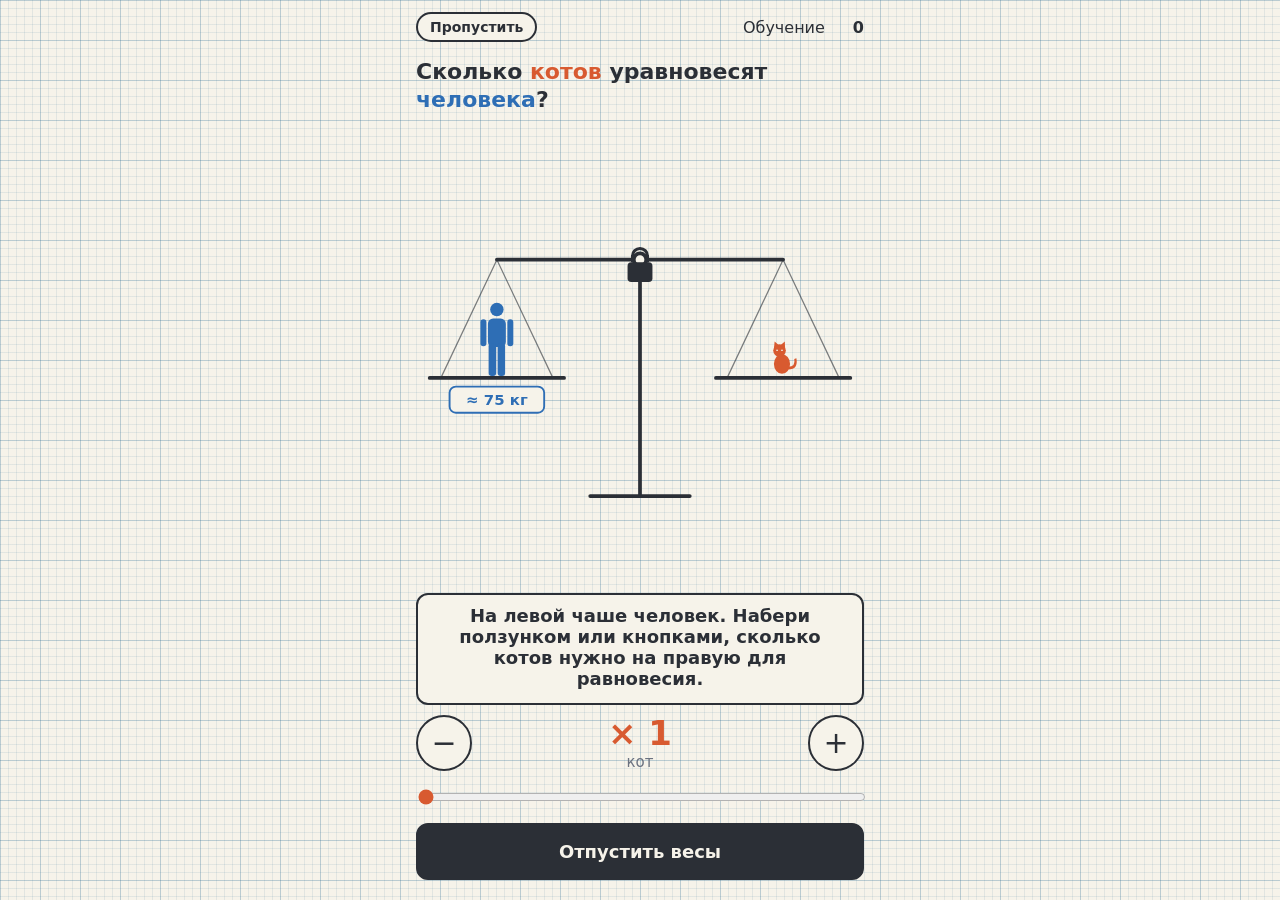
==== index.html @ 6734d0a9 "Реклама реже: в начале визита и после каждых 5 партий; переигровка раунда партии дня за видео Co-Aut" ====
<!doctype html>
<html lang="ru">
<head>
  <meta charset="utf-8">
  <meta name="viewport" content="width=device-width, initial-scale=1, viewport-fit=cover, user-scalable=no">
  <title>Глазомер — вес</title>
  <link rel="stylesheet" href="style.css">
</head>
<body>
  <main id="app">
    <header>
      <button id="exit" type="button">‹ Меню</button>
      <div class="meta"><span id="level"></span><span id="round">1 / 6</span><span id="total">0</span></div>
    </header>

    <h1 id="question"></h1>

    <svg id="stage" viewBox="0 0 360 270" aria-hidden="true">
      <path class="ink" d="M180 60V250M140 250H220"/>
      <g id="left-pan">
        <path class="rope" d="M0 0L-45 95M0 0L45 95"/>
        <path class="ink" d="M-54 95H54"/>
        <g id="ref" class="art ref" transform="translate(-30 33.5) scale(0.6)"></g>
        <g id="ref-tag" class="tag ref"><rect x="-38" y="102" width="76" height="21" rx="5"/><text y="117" text-anchor="middle"></text></g>
      </g>
      <g id="right-pan">
        <path class="rope" d="M0 0L-45 95M0 0L45 95"/>
        <path class="ink" d="M-54 95H54"/>
        <g id="pile" class="art guess"></g>
        <g id="unit-tag" class="tag true"><rect x="-38" y="102" width="76" height="21" rx="5"/><text y="117" text-anchor="middle"></text></g>
      </g>
      <path id="beam" class="ink" d="M65 60H295"/>
      <circle class="pivot" cx="180" cy="60" r="5"/>
      <g id="lock">
        <rect x="170" y="62" width="20" height="16" rx="3"/>
        <path d="M174 62V57a6 6 0 0 1 12 0v5"/>
      </g>
    </svg>

    <div id="result" class="plate">
      <p id="verdict"></p>
      <p id="fact"></p>
      <button id="swap" type="button" hidden>Переиграть раунд за видео</button>
    </div>

    <div id="controls">
      <div id="hints">
        <span id="hint-count"></span>
        <button id="hint-ad" type="button" hidden>+1 за видео</button>
        <button type="button" data-hint="weight">Вес</button>
        <button type="button" data-hint="range">Диапазон</button>
        <button type="button" data-hint="hall">Зал</button>
      </div>
      <div class="stepper">
        <button id="minus" type="button" aria-label="Меньше">−</button>
        <div id="count"></div>
        <button id="plus" type="button" aria-label="Больше">+</button>
      </div>
      <input id="slider" type="range" min="0" max="1000" step="1" aria-label="Количество">
    </div>

    <button id="main" type="button">Отпустить весы</button>
  </main>

  <section id="start" class="overlay">
    <div class="card">
      <div class="brand">Глазомер <span>· вес</span></div>
      <p class="lead">Сколько одного весит другое? Прикинь на глаз и отпусти весы.</p>
      <p id="streak"></p>
      <div id="levels"></div>
      <p id="level-note"></p>
      <div id="plays">
        <button id="play-daily" type="button"></button>
        <button id="play-free" type="button"></button>
      </div>
      <button id="open-album" type="button" class="ghost"></button>
    </div>
  </section>

  <section id="album" class="overlay" hidden>
    <div class="card">
      <div class="brand">Коллекция <span id="album-count"></span></div>
      <p id="album-next"></p>
      <div id="album-grid"></div>
      <button id="album-back" type="button">Назад</button>
    </div>
  </section>

  <section id="summary" class="overlay" hidden>
    <div class="card">
      <div class="brand">Глазомер <span>· вес</span></div>
      <div id="sum-total"></div>
      <p id="sum-meta"></p>
      <div id="sum-squares"></div>
      <ul id="sum-list"></ul>
      <div id="sum-new"></div>
      <button id="share" type="button" class="ghost">Скопировать результат</button>
      <button id="change" type="button" class="ghost">В меню</button>
      <button id="again" type="button">Свободная игра</button>
    </div>
  </section>

  <section id="leave" class="overlay" hidden>
    <div class="card">
      <p class="lead">Выйти в меню? Свободная партия не сохранится.</p>
      <button id="leave-stay" type="button">Остаться</button>
      <button id="leave-go" type="button" class="ghost">Выйти</button>
    </div>
  </section>

  <script src="platform.js"></script>
  <script src="data.js"></script>
  <script src="data2.js"></script>
  <script src="game.js"></script>
</body>
</html>
---- style.css ----
:root {
  --paper: #f6f3ea;
  --grid: rgba(46, 110, 150, 0.10);
  --grid-major: rgba(46, 110, 150, 0.22);
  --ink: #2b2f36;
  --ink-soft: #6b7280;
  --ref: #2e6eb5;
  --guess: #d85a30;
  --true: #1d8c66;
}

* { box-sizing: border-box; }
[hidden] { display: none !important; }

html, body {
  margin: 0;
  height: 100%;
  color: var(--ink);
  font-family: system-ui, -apple-system, "Segoe UI", Roboto, sans-serif;
  -webkit-tap-highlight-color: transparent;
  -webkit-touch-callout: none;
  -webkit-user-select: none;
  user-select: none;
  overflow: hidden;
  overscroll-behavior: none;
}

body {
  background-color: var(--paper);
  background-image:
    linear-gradient(var(--grid-major) 1px, transparent 1px),
    linear-gradient(90deg, var(--grid-major) 1px, transparent 1px),
    linear-gradient(var(--grid) 1px, transparent 1px),
    linear-gradient(90deg, var(--grid) 1px, transparent 1px);
  background-size: 40px 40px, 40px 40px, 8px 8px, 8px 8px;
}

#app {
  max-width: 480px;
  height: 100dvh;
  margin: 0 auto;
  padding: 12px 16px 20px;
  display: flex;
  flex-direction: column;
  gap: 10px;
}

header {
  display: flex;
  justify-content: space-between;
  align-items: center;
}
#exit {
  padding: 5px 12px;
  border: 2px solid var(--ink); border-radius: 999px;
  background: var(--paper); color: var(--ink);
  font-size: 14px; font-weight: 600;
}

.brand { font-weight: 700; letter-spacing: 0.02em; }
.brand span { font-weight: 400; color: var(--ink-soft); }

.meta { display: flex; gap: 14px; font-variant-numeric: tabular-nums; color: var(--ink-soft); }
#total { color: var(--ink); font-weight: 600; }

h1 {
  margin: 6px 0 0;
  font-size: 22px;
  line-height: 1.25;
  font-weight: 600;
  min-height: 2.5em;
}
h1 .ref { color: var(--ref); }
h1 .guess { color: var(--guess); }

#stage { width: 100%; flex: 1 1 0; min-height: 0; }
.ink { stroke: var(--ink); stroke-width: 3; stroke-linecap: round; fill: none; }
.rope { stroke: var(--ink); stroke-width: 1; fill: none; opacity: 0.6; }
.pivot { fill: var(--paper); stroke: var(--ink); stroke-width: 3; }
.art { fill: currentColor; }
.art.ref { color: var(--ref); }
.art.guess { color: var(--guess); }
.art.true { color: var(--true); }
.art .cut { fill: var(--paper); }
.art .ln { fill: none; stroke: currentColor; stroke-linecap: round; stroke-linejoin: round; }
.art .cl { fill: none; stroke: var(--paper); stroke-linecap: round; }
#lock rect { fill: var(--ink); }
#lock path { stroke: var(--ink); stroke-width: 2.5; fill: none; }
#lock { transition: opacity 0.2s, transform 0.3s; }
#lock.open { opacity: 0; transform: translateY(14px); }

.plate {
  padding: 10px 14px;
  border: 2px solid var(--ink); border-radius: 12px;
  background: var(--paper);
  min-height: 92px;
  display: flex; flex-direction: column; justify-content: center; gap: 4px;
}
#result.empty { visibility: hidden; }
.tag rect { fill: var(--paper); stroke: currentColor; stroke-width: 1.5; }
.tag text { fill: currentColor; font-size: 12px; font-weight: 700; }
.tag.ref { color: var(--ref); }
.tag.true { color: var(--true); }
.tag.off { display: none; }
#level { color: var(--ink); }

#verdict, #fact { margin: 0; text-align: center; }
#verdict { font-size: 18px; font-weight: 600; }
#verdict b { color: var(--true); }
#fact { font-size: 15px; color: var(--ink); }

#controls { display: flex; flex-direction: column; gap: 10px; }
#controls.off { opacity: 0.35; pointer-events: none; }

.stepper { display: flex; align-items: center; justify-content: space-between; gap: 12px; }
.stepper button {
  width: 56px; height: 56px;
  border-radius: 50%;
  border: 2px solid var(--ink);
  background: var(--paper);
  color: var(--ink);
  font-size: 30px; line-height: 1;
  touch-action: none;
}
.stepper button:active { background: var(--ink); color: var(--paper); }

#count { text-align: center; font-size: 15px; color: var(--ink-soft); }
#count b {
  display: block;
  font-size: 34px; line-height: 1.1;
  color: var(--guess);
  font-variant-numeric: tabular-nums;
}
#count.true b { color: var(--true); }

#slider { width: 100%; accent-color: var(--guess); height: 28px; }

#main, #again, #share, #change, #open-album, #album-back, #leave-stay, #leave-go {
  width: 100%;
  padding: 16px;
  border-radius: 12px;
  border: 2px solid var(--ink);
  background: var(--ink);
  color: var(--paper);
  font-size: 18px; font-weight: 600;
}
#main:disabled { opacity: 0.4; }
button.ghost { background: transparent !important; color: var(--ink) !important; }
button { font-family: inherit; cursor: pointer; }

.overlay {
  position: fixed; inset: 0;
  display: flex; align-items: center; justify-content: center;
  padding: 16px;
  background: rgba(246, 243, 234, 0.92);
}
.overlay[hidden] { display: none; }
.lead { margin: 0; font-size: 17px; line-height: 1.4; }
#levels { display: flex; border: 2px solid var(--ink); border-radius: 12px; overflow: hidden; }
#levels button {
  flex: 1; padding: 10px 4px;
  border: 0; background: var(--paper); color: var(--ink);
  font-size: 15px; font-weight: 600;
}
#levels button + button { border-left: 2px solid var(--ink); }
#levels button.locked { color: var(--ink-soft); font-weight: 400; }
#levels button.on { background: var(--ink); color: var(--paper); }
#level-note { margin: -6px 0 0; font-size: 14px; color: var(--ink-soft); }
#plays { display: flex; flex-direction: column; gap: 10px; }
#plays button {
  padding: 14px 16px;
  border: 2px solid var(--ink); border-radius: 12px;
  background: var(--paper); color: var(--ink);
  text-align: left; font-size: 18px; font-weight: 600;
}
#plays button small { display: block; margin-top: 2px; font-size: 14px; font-weight: 400; font-variant-numeric: tabular-nums; }
#plays button:disabled { opacity: 0.5; cursor: default; }
#plays button:not(:disabled):active { background: var(--ink); color: var(--paper); }
#streak, #sum-meta { margin: 0; font-size: 15px; font-weight: 600; }
#streak:empty { display: none; }
.card {
  width: 100%; max-width: 420px;
  display: flex; flex-direction: column; gap: 14px;
  padding: 20px;
  border: 2px solid var(--ink); border-radius: 16px;
  background: var(--paper);
  max-height: 100%; overflow-y: auto;
}
#sum-total { font-size: 44px; font-weight: 700; font-variant-numeric: tabular-nums; }
#sum-total small { font-size: 18px; font-weight: 400; color: var(--ink-soft); }
#sum-squares { display: flex; gap: 6px; }
#sum-squares i { flex: 1; height: 14px; border-radius: 3px; }
.s-good { background: var(--true); }
.s-mid { background: #e0a526; }
.s-bad { background: var(--guess); }
#sum-list { margin: 0; padding: 0; list-style: none; font-size: 14px; color: var(--ink-soft); }
#sum-list li { display: flex; justify-content: space-between; gap: 12px; padding: 4px 0; }
#sum-list li span:last-child { color: var(--ink); font-variant-numeric: tabular-nums; }
.hinted { background-image: repeating-linear-gradient(45deg, transparent 0 4px, var(--paper) 4px 6px); }

#hints { display: flex; align-items: center; gap: 8px; }
#hint-count {
  margin-right: auto; padding: 4px 8px;
  border-radius: 6px; background: var(--paper);
  font-size: 14px; color: var(--ink-soft);
}
#swap { align-self: center; margin-top: 2px; }
#hints button, #swap {
  padding: 6px 12px;
  border: 2px solid var(--ink); border-radius: 999px;
  background: var(--paper); color: var(--ink);
  font-size: 14px; font-weight: 600;
}
#hint-ad { margin-right: auto; }
#hints button:disabled { opacity: 0.4; cursor: default; }
#hints button.on { background: var(--ink); color: var(--paper); opacity: 1; }

.pulse { border-radius: 12px; animation: pulse 1.1s ease-in-out infinite; }
@keyframes pulse { 50% { box-shadow: 0 0 0 8px rgba(216, 90, 48, 0.3); } }

#sum-new p, #album-next { margin: 0 0 6px; font-size: 14px; font-weight: 600; }
#album-next { font-weight: 400; line-height: 1.4; }
.shelf, #album-grid { display: grid; grid-template-columns: repeat(auto-fill, minmax(72px, 1fr)); gap: 8px; }
#album-grid { max-height: 56dvh; overflow-y: auto; }
figure { margin: 0; font-size: 11px; line-height: 1.25; text-align: center; }
figure svg, figure.locked div { display: block; width: 100%; aspect-ratio: 1; border: 1.5px solid var(--ink); border-radius: 8px; }
figure small { display: block; color: var(--ink-soft); }
figure.locked div {
  display: flex; align-items: center; justify-content: center;
  border-style: dashed; opacity: 0.4; font-size: 22px; font-weight: 700;
}
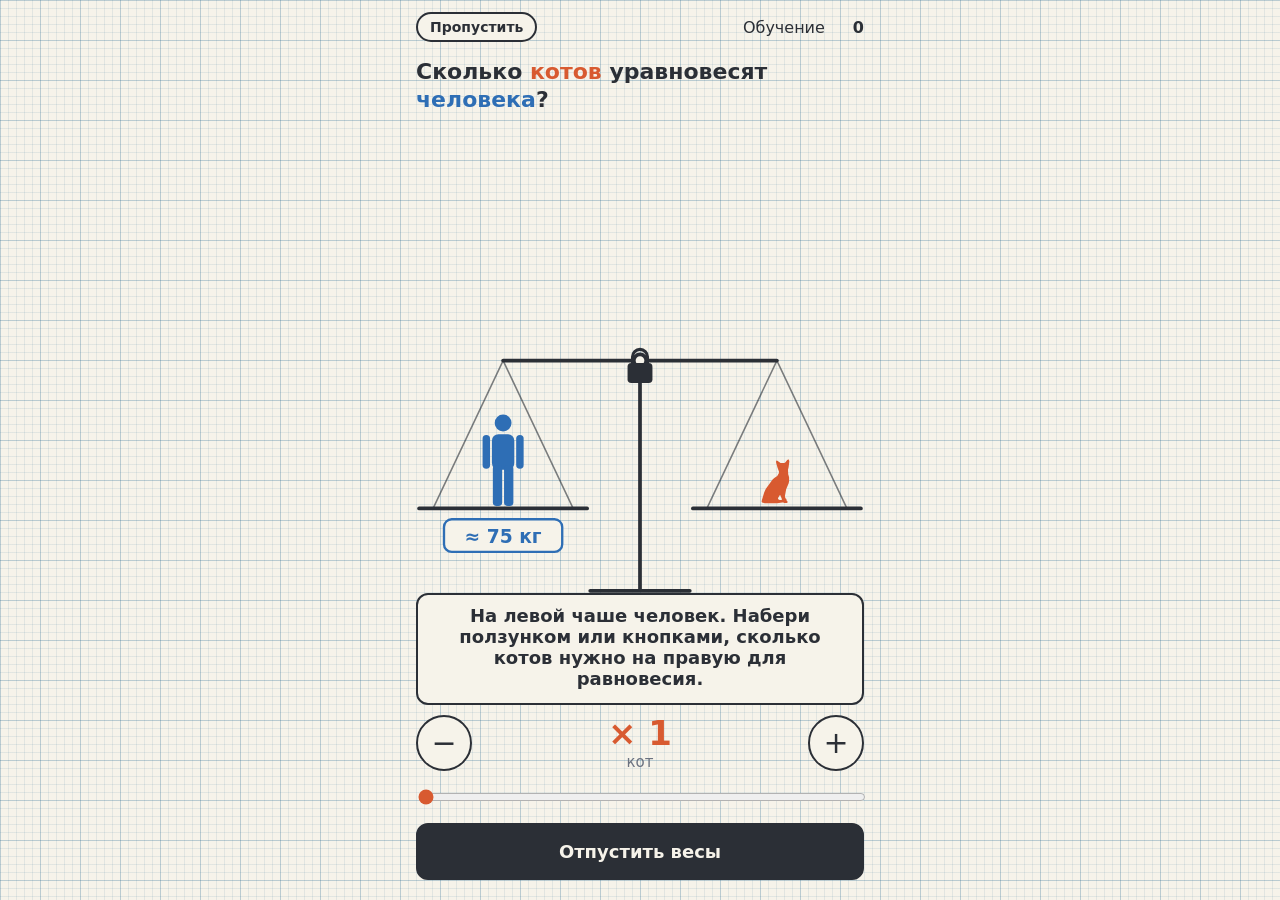
==== commit 1934f787: "Весы крупнее и на всю ширину экрана, меньше пустого места над кнопками Co-Authored-By: Claude Opus 5" ====
--- a/index.html
+++ b/index.html
@@ -15,8 +15,8 @@
 
     <h1 id="question"></h1>
 
-    <svg id="stage" viewBox="0 0 360 270" aria-hidden="true">
-      <path class="ink" d="M180 60V250M140 250H220"/>
+    <svg id="stage" viewBox="0 -12 360 240" preserveAspectRatio="xMidYMax meet" aria-hidden="true">
+      <path class="ink" d="M180 30V215M140 215H220"/>
       <g id="left-pan">
         <path class="rope" d="M0 0L-45 95M0 0L45 95"/>
         <path class="ink" d="M-54 95H54"/>
@@ -29,11 +29,11 @@
         <g id="pile" class="art guess"></g>
         <g id="unit-tag" class="tag true"><rect x="-38" y="102" width="76" height="21" rx="5"/><text y="117" text-anchor="middle"></text></g>
       </g>
-      <path id="beam" class="ink" d="M65 60H295"/>
-      <circle class="pivot" cx="180" cy="60" r="5"/>
+      <path id="beam" class="ink" d="M70 30H290"/>
+      <circle class="pivot" cx="180" cy="30" r="5"/>
       <g id="lock">
-        <rect x="170" y="62" width="20" height="16" rx="3"/>
-        <path d="M174 62V57a6 6 0 0 1 12 0v5"/>
+        <rect x="170" y="32" width="20" height="16" rx="3"/>
+        <path d="M174 32V27a6 6 0 0 1 12 0v5"/>
       </g>
     </svg>
 
--- a/style.css
+++ b/style.css
@@ -76,6 +76,8 @@
 #stage { width: 100%; flex: 1 1 0; min-height: 0; }
 .ink { stroke: var(--ink); stroke-width: 3; stroke-linecap: round; fill: none; }
 .rope { stroke: var(--ink); stroke-width: 1; fill: none; opacity: 0.6; }
+/* Чаши увеличены в game.js, толщина линий подогнана под остальные весы. */
+#left-pan .ink, #right-pan .ink { stroke-width: 2.4; }
 .pivot { fill: var(--paper); stroke: var(--ink); stroke-width: 3; }
 .art { fill: currentColor; }
 .art.ref { color: var(--ref); }
@@ -93,9 +95,11 @@
   padding: 10px 14px;
   border: 2px solid var(--ink); border-radius: 12px;
   background: var(--paper);
-  min-height: 92px;
+  min-height: 76px;
   display: flex; flex-direction: column; justify-content: center; gap: 4px;
 }
+/* Плашка заходит на подставку весов, чтобы весам досталось больше места. */
+#result { position: relative; margin-top: -24px; }
 #result.empty { visibility: hidden; }
 .tag rect { fill: var(--paper); stroke: currentColor; stroke-width: 1.5; }
 .tag text { fill: currentColor; font-size: 12px; font-weight: 700; }
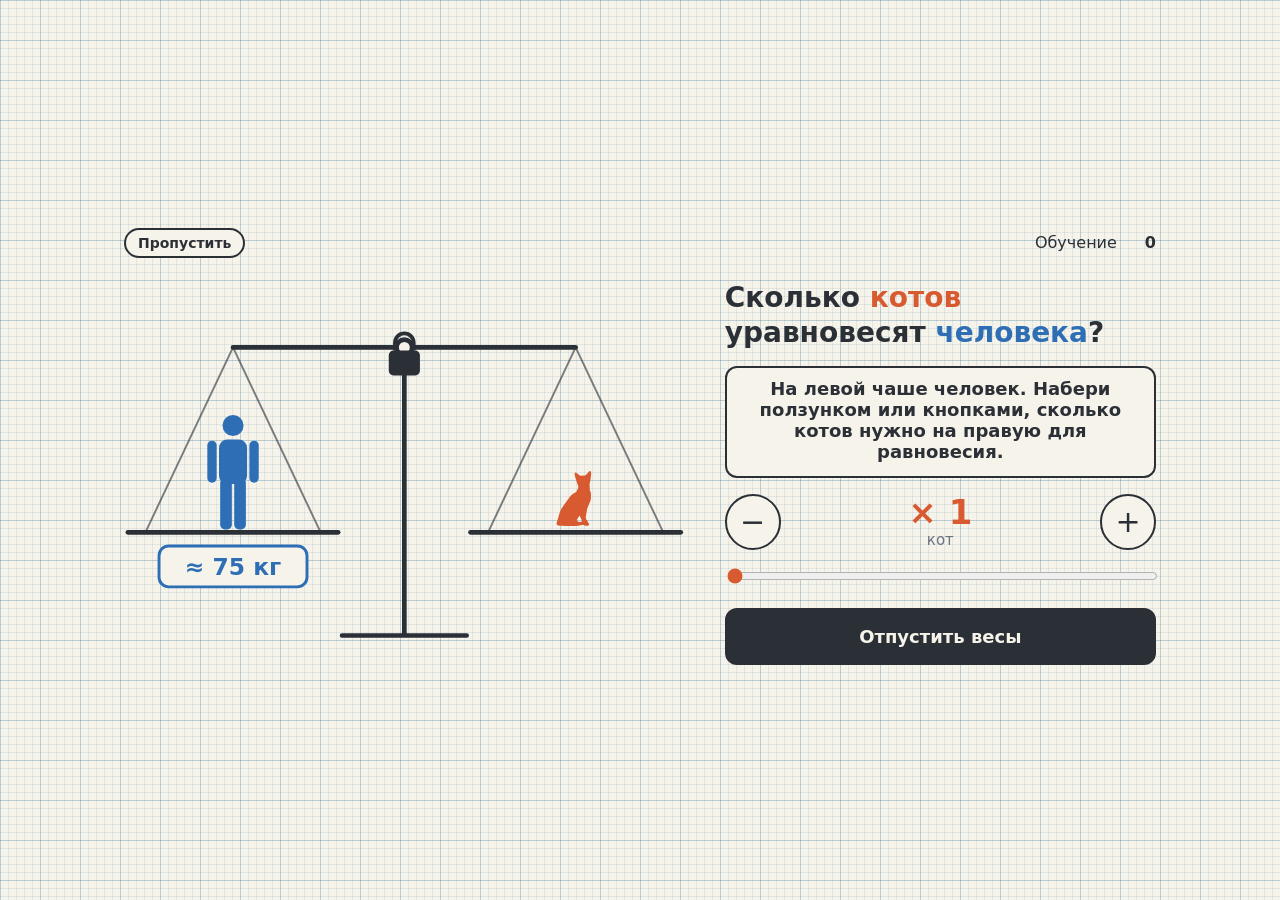
==== commit 6fee2b2a: "Материалы для карточки Яндекс Игр: иконка, обложка, скриншоты, тексты; раскладка для широкого экрана" ====
--- a/index.html
+++ b/index.html
@@ -27,7 +27,7 @@
         <path class="rope" d="M0 0L-45 95M0 0L45 95"/>
         <path class="ink" d="M-54 95H54"/>
         <g id="pile" class="art guess"></g>
-        <g id="unit-tag" class="tag true"><rect x="-38" y="102" width="76" height="21" rx="5"/><text y="117" text-anchor="middle"></text></g>
+        <g id="unit-tag" class="tag true"><rect x="-45" y="102" width="90" height="21" rx="5"/><text y="117" text-anchor="middle"></text></g>
       </g>
       <path id="beam" class="ink" d="M70 30H290"/>
       <circle class="pivot" cx="180" cy="30" r="5"/>
--- a/style.css
+++ b/style.css
@@ -233,3 +233,22 @@
   display: flex; align-items: center; justify-content: center;
   border-style: dashed; opacity: 0.4; font-size: 22px; font-weight: 700;
 }
+
+/* Широкий экран: весы слева на всю высоту, вопрос и управление справа. */
+@media (min-width: 820px) and (min-height: 560px) and (min-aspect-ratio: 5/4) {
+  #app {
+    max-width: 1080px;
+    padding: 20px 24px 28px;
+    display: grid;
+    grid-template-columns: 1.3fr 1fr;
+    grid-template-rows: repeat(5, auto);
+    align-content: center;
+    column-gap: 40px;
+    row-gap: 16px;
+  }
+  header { grid-column: 1 / -1; }
+  #stage { grid-column: 1; grid-row: 2 / 6; align-self: center; height: auto; aspect-ratio: 3 / 2; }
+  h1, #result, #controls, #main { grid-column: 2; }
+  h1 { font-size: 28px; }
+  #result { margin-top: 0; }
+}
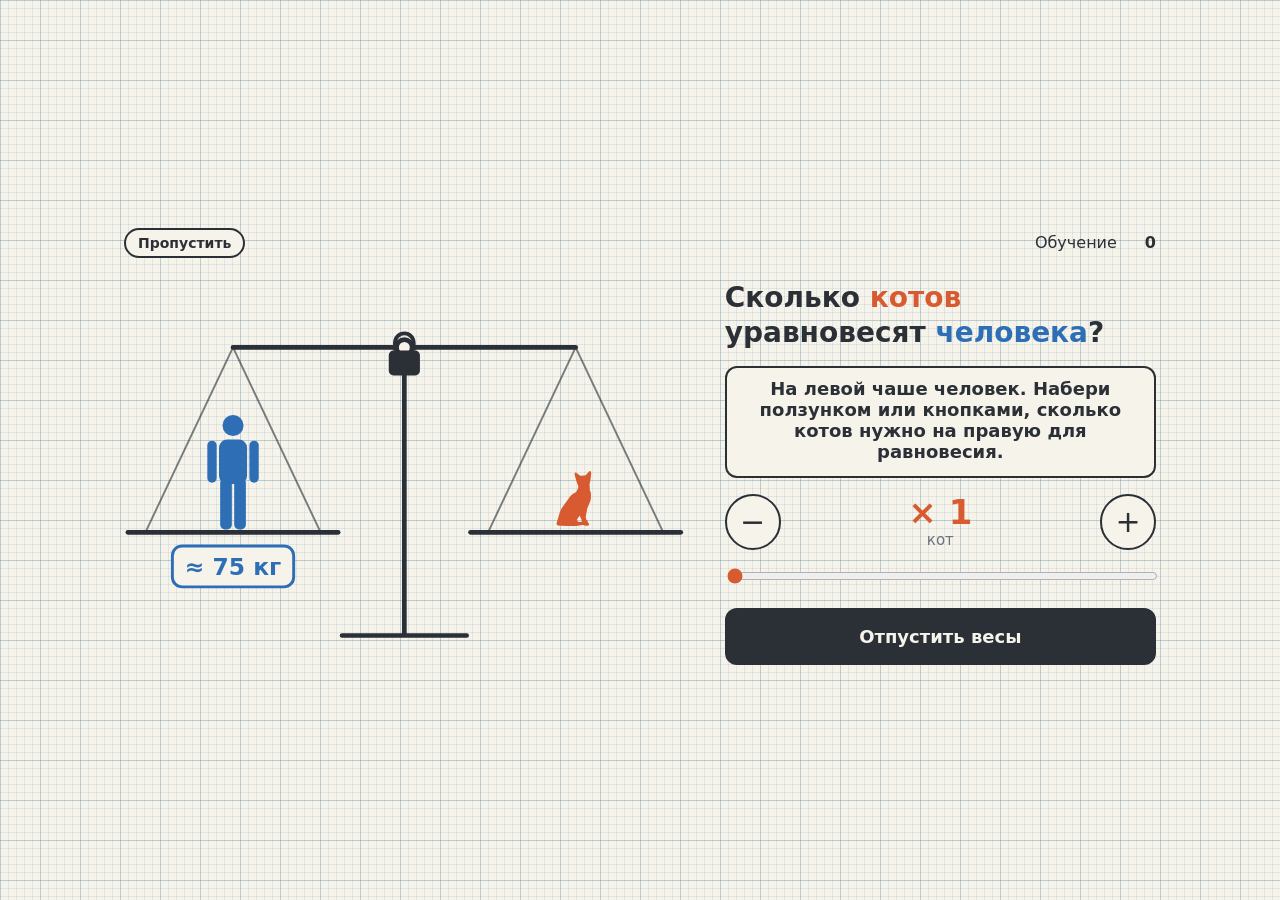
==== commit 675a3833: "50 удивительных предметов и уровень «Эксперт» в обоих режимах Веса и размеры новых предметов сверены" ====
--- a/index.html
+++ b/index.html
@@ -3,7 +3,7 @@
 <head>
   <meta charset="utf-8">
   <meta name="viewport" content="width=device-width, initial-scale=1, viewport-fit=cover, user-scalable=no">
-  <title>Глазомер — вес</title>
+  <title>Глазомер</title>
   <link rel="stylesheet" href="style.css">
 </head>
 <body>
@@ -16,6 +16,7 @@
     <h1 id="question"></h1>
 
     <svg id="stage" viewBox="0 -12 360 240" preserveAspectRatio="xMidYMax meet" aria-hidden="true">
+      <g id="scale-stage">
       <path class="ink" d="M180 30V215M140 215H220"/>
       <g id="left-pan">
         <path class="rope" d="M0 0L-45 95M0 0L45 95"/>
@@ -34,6 +35,15 @@
       <g id="lock">
         <rect x="170" y="32" width="20" height="16" rx="3"/>
         <path d="M174 32V27a6 6 0 0 1 12 0v5"/>
+      </g>
+      </g>
+      <g id="size-stage">
+        <path class="ink" d="M8 200H352"/>
+        <g id="s-ref" class="art ref"></g>
+        <g id="s-ghost" class="art guess"></g>
+        <g id="s-guess" class="art guess"></g>
+        <g id="s-ref-tag" class="tag ref"><rect x="30" y="205" width="124" height="20" rx="5"/><text x="90" y="219" text-anchor="middle"></text></g>
+        <g id="s-guess-tag" class="tag true"><rect x="206" y="205" width="124" height="20" rx="5"/><text x="270" y="219" text-anchor="middle"></text></g>
       </g>
     </svg>
 
@@ -64,10 +74,11 @@
 
   <section id="start" class="overlay">
     <div class="card">
-      <div class="brand">Глазомер <span>· вес</span></div>
-      <p class="lead">Сколько одного весит другое? Прикинь на глаз и отпусти весы.</p>
+      <div class="brand">Глазомер <span class="mode-name">· вес</span></div>
+      <div id="modes" class="seg"></div>
+      <p class="lead" id="lead"></p>
       <p id="streak"></p>
-      <div id="levels"></div>
+      <div id="levels" class="seg"></div>
       <p id="level-note"></p>
       <div id="plays">
         <button id="play-daily" type="button"></button>
@@ -88,7 +99,7 @@
 
   <section id="summary" class="overlay" hidden>
     <div class="card">
-      <div class="brand">Глазомер <span>· вес</span></div>
+      <div class="brand">Глазомер <span class="mode-name">· вес</span></div>
       <div id="sum-total"></div>
       <p id="sum-meta"></p>
       <div id="sum-squares"></div>
@@ -111,6 +122,8 @@
   <script src="platform.js"></script>
   <script src="data.js"></script>
   <script src="data2.js"></script>
+  <script src="data3.js"></script>
+  <script src="sizes.js"></script>
   <script src="game.js"></script>
 </body>
 </html>
--- a/style.css
+++ b/style.css
@@ -106,6 +106,11 @@
 .tag.ref { color: var(--ref); }
 .tag.true { color: var(--true); }
 .tag.off { display: none; }
+/* Сцена режима «Размер» лежит в том же рисунке, что и весы: видна одна из двух. */
+#size-stage, .size #scale-stage { display: none; }
+.size #size-stage { display: inline; }
+.size #result { margin-top: 0; }
+#s-ghost { opacity: 0.3; }
 #level { color: var(--ink); }
 
 #verdict, #fact { margin: 0; text-align: center; }
@@ -160,15 +165,15 @@
 }
 .overlay[hidden] { display: none; }
 .lead { margin: 0; font-size: 17px; line-height: 1.4; }
-#levels { display: flex; border: 2px solid var(--ink); border-radius: 12px; overflow: hidden; }
-#levels button {
+.seg { display: flex; border: 2px solid var(--ink); border-radius: 12px; overflow: hidden; }
+.seg button {
   flex: 1; padding: 10px 4px;
   border: 0; background: var(--paper); color: var(--ink);
-  font-size: 15px; font-weight: 600;
-}
-#levels button + button { border-left: 2px solid var(--ink); }
-#levels button.locked { color: var(--ink-soft); font-weight: 400; }
-#levels button.on { background: var(--ink); color: var(--paper); }
+  font-size: 14px; font-weight: 600;
+}
+.seg button + button { border-left: 2px solid var(--ink); }
+.seg button.locked { color: var(--ink-soft); font-weight: 400; }
+.seg button.on { background: var(--ink); color: var(--paper); }
 #level-note { margin: -6px 0 0; font-size: 14px; color: var(--ink-soft); }
 #plays { display: flex; flex-direction: column; gap: 10px; }
 #plays button {
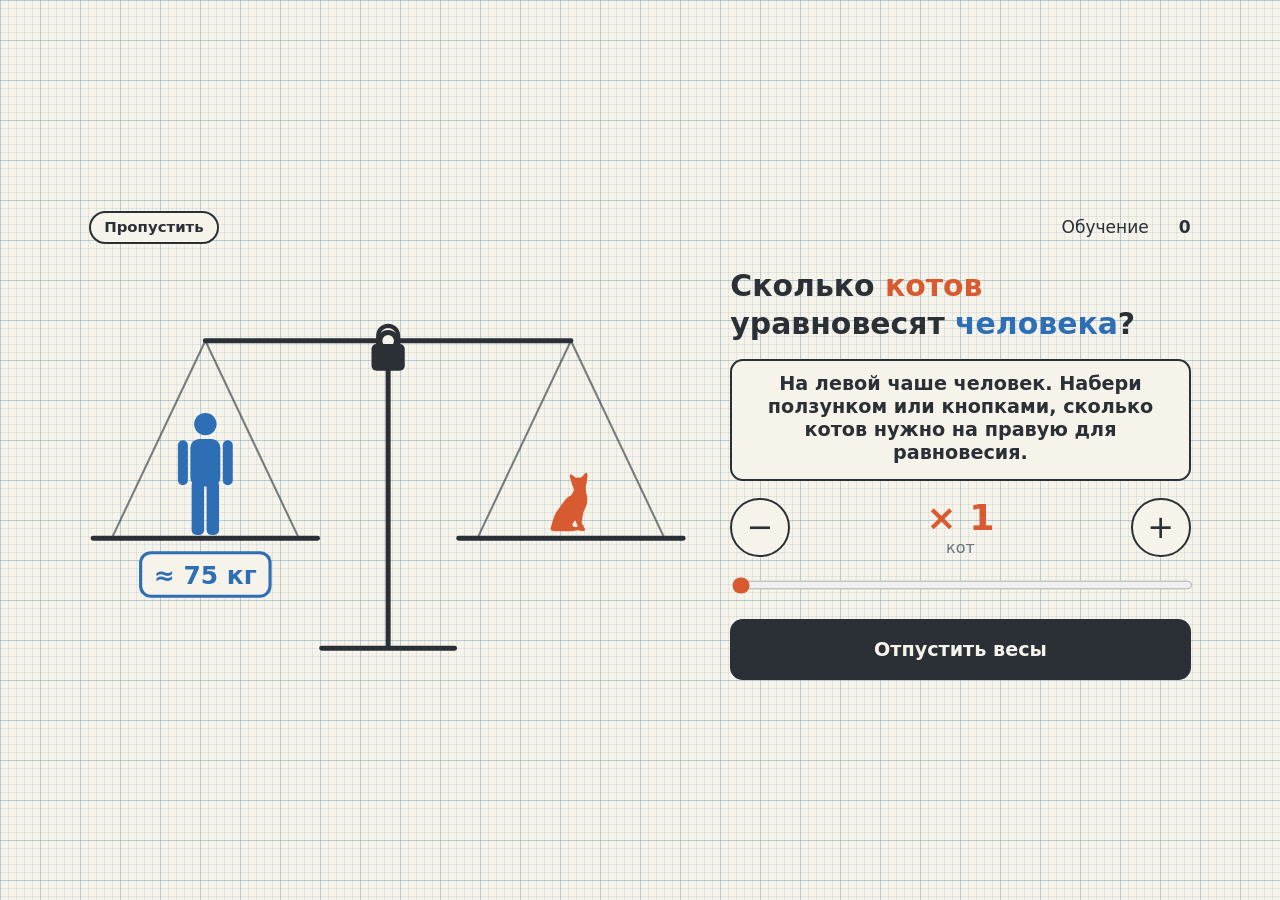
==== commit a6730aa7: "Настройки: цвета левого и правого предмета на цветовом круге и готовые пары Co-Authored-By: Claude O" ====
--- a/index.html
+++ b/index.html
@@ -84,7 +84,10 @@
         <button id="play-daily" type="button"></button>
         <button id="play-free" type="button"></button>
       </div>
-      <button id="open-album" type="button" class="ghost"></button>
+      <div id="extras">
+        <button id="open-album" type="button" class="ghost"></button>
+        <button id="open-settings" type="button" class="ghost" aria-label="Настройки" title="Настройки"><i></i><i></i></button>
+      </div>
     </div>
   </section>
 
@@ -94,6 +97,21 @@
       <p id="album-next"></p>
       <div id="album-grid"></div>
       <button id="album-back" type="button">Назад</button>
+    </div>
+  </section>
+
+  <section id="settings" class="overlay" hidden>
+    <div class="card">
+      <div class="brand">Настройки <span>· цвета предметов</span></div>
+      <div id="wheel">
+        <div id="wheel-ring"></div>
+        <svg id="wheel-view" viewBox="0 0 210 100" aria-hidden="true"></svg>
+        <button id="knob-ref" class="knob" type="button" aria-label="Цвет левого предмета">Л</button>
+        <button id="knob-guess" class="knob" type="button" aria-label="Цвет правого предмета">П</button>
+      </div>
+      <p id="color-note">«Л» — левый предмет, «П» — правый. Потяни кружок по кругу или выбери готовую пару.</p>
+      <div id="pairs"></div>
+      <button id="settings-back" type="button">Готово</button>
     </div>
   </section>
 
--- a/style.css
+++ b/style.css
@@ -144,7 +144,7 @@
 
 #slider { width: 100%; accent-color: var(--guess); height: 28px; }
 
-#main, #again, #share, #change, #open-album, #album-back, #leave-stay, #leave-go {
+#main, #again, #share, #change, #open-album, #album-back, #settings-back, #leave-stay, #leave-go {
   width: 100%;
   padding: 16px;
   border-radius: 12px;
@@ -199,9 +199,10 @@
 #sum-total small { font-size: 18px; font-weight: 400; color: var(--ink-soft); }
 #sum-squares { display: flex; gap: 6px; }
 #sum-squares i { flex: 1; height: 14px; border-radius: 3px; }
-.s-good { background: var(--true); }
+/* Квадраты итогов держат свои цвета, какими бы игрок ни сделал предметы. */
+.s-good { background: #1d8c66; }
 .s-mid { background: #e0a526; }
-.s-bad { background: var(--guess); }
+.s-bad { background: #d85a30; }
 #sum-list { margin: 0; padding: 0; list-style: none; font-size: 14px; color: var(--ink-soft); }
 #sum-list li { display: flex; justify-content: space-between; gap: 12px; padding: 4px 0; }
 #sum-list li span:last-child { color: var(--ink); font-variant-numeric: tabular-nums; }
@@ -239,9 +240,51 @@
   border-style: dashed; opacity: 0.4; font-size: 22px; font-weight: 700;
 }
 
+#extras { display: flex; gap: 10px; }
+#open-settings {
+  flex: none; display: flex; align-items: center;
+  padding: 0 16px;
+  border: 2px solid var(--ink); border-radius: 12px;
+}
+#open-settings i { width: 20px; height: 20px; border-radius: 50%; background: var(--ref); }
+#open-settings i + i { margin-left: -6px; background: var(--guess); box-shadow: 0 0 0 2px var(--paper); }
+
+/* Цветовой круг: кольцо тонов, на нём два кружка — цвета левого и правого предмета. */
+#wheel {
+  position: relative; align-self: center;
+  width: min(230px, 100%); aspect-ratio: 1;
+  touch-action: none;
+}
+#wheel-ring {
+  position: absolute; inset: 0; border-radius: 50%;
+  -webkit-mask: radial-gradient(closest-side, transparent calc(100% - 31px), #000 calc(100% - 30px));
+  mask: radial-gradient(closest-side, transparent calc(100% - 31px), #000 calc(100% - 30px));
+}
+#wheel-view { position: absolute; left: 22%; top: 36.5%; width: 56%; pointer-events: none; }
+.knob {
+  position: absolute; width: 38px; height: 38px; padding: 0;
+  transform: translate(-50%, -50%);
+  border: 3px solid var(--paper); border-radius: 50%;
+  box-shadow: 0 0 0 2px var(--ink);
+  color: #fff; font-size: 15px; font-weight: 700;
+  touch-action: none;
+}
+#knob-ref { background: var(--ref); }
+#knob-guess { background: var(--guess); }
+#color-note { margin: 0; font-size: 14px; line-height: 1.4; color: var(--ink-soft); }
+#pairs { display: flex; justify-content: space-between; gap: 6px; }
+#pairs button {
+  width: 40px; height: 40px; padding: 0;
+  border: 2px solid var(--ink); border-radius: 50%;
+}
+#pairs button.on { box-shadow: 0 0 0 2px var(--paper), 0 0 0 4px var(--ink); }
+
 /* Широкий экран: весы слева на всю высоту, вопрос и управление справа. */
 @media (min-width: 820px) and (min-height: 560px) and (min-aspect-ratio: 5/4) {
+  /* На большом экране вся раскладка увеличивается целиком: --k считает game.js по размеру окна. */
   #app {
+    zoom: var(--k, 1);
+    height: calc(100dvh / var(--k, 1));
     max-width: 1080px;
     padding: 20px 24px 28px;
     display: grid;
@@ -256,4 +299,5 @@
   h1, #result, #controls, #main { grid-column: 2; }
   h1 { font-size: 28px; }
   #result { margin-top: 0; }
-}
+  .card { zoom: var(--kc, 1); }
+}
